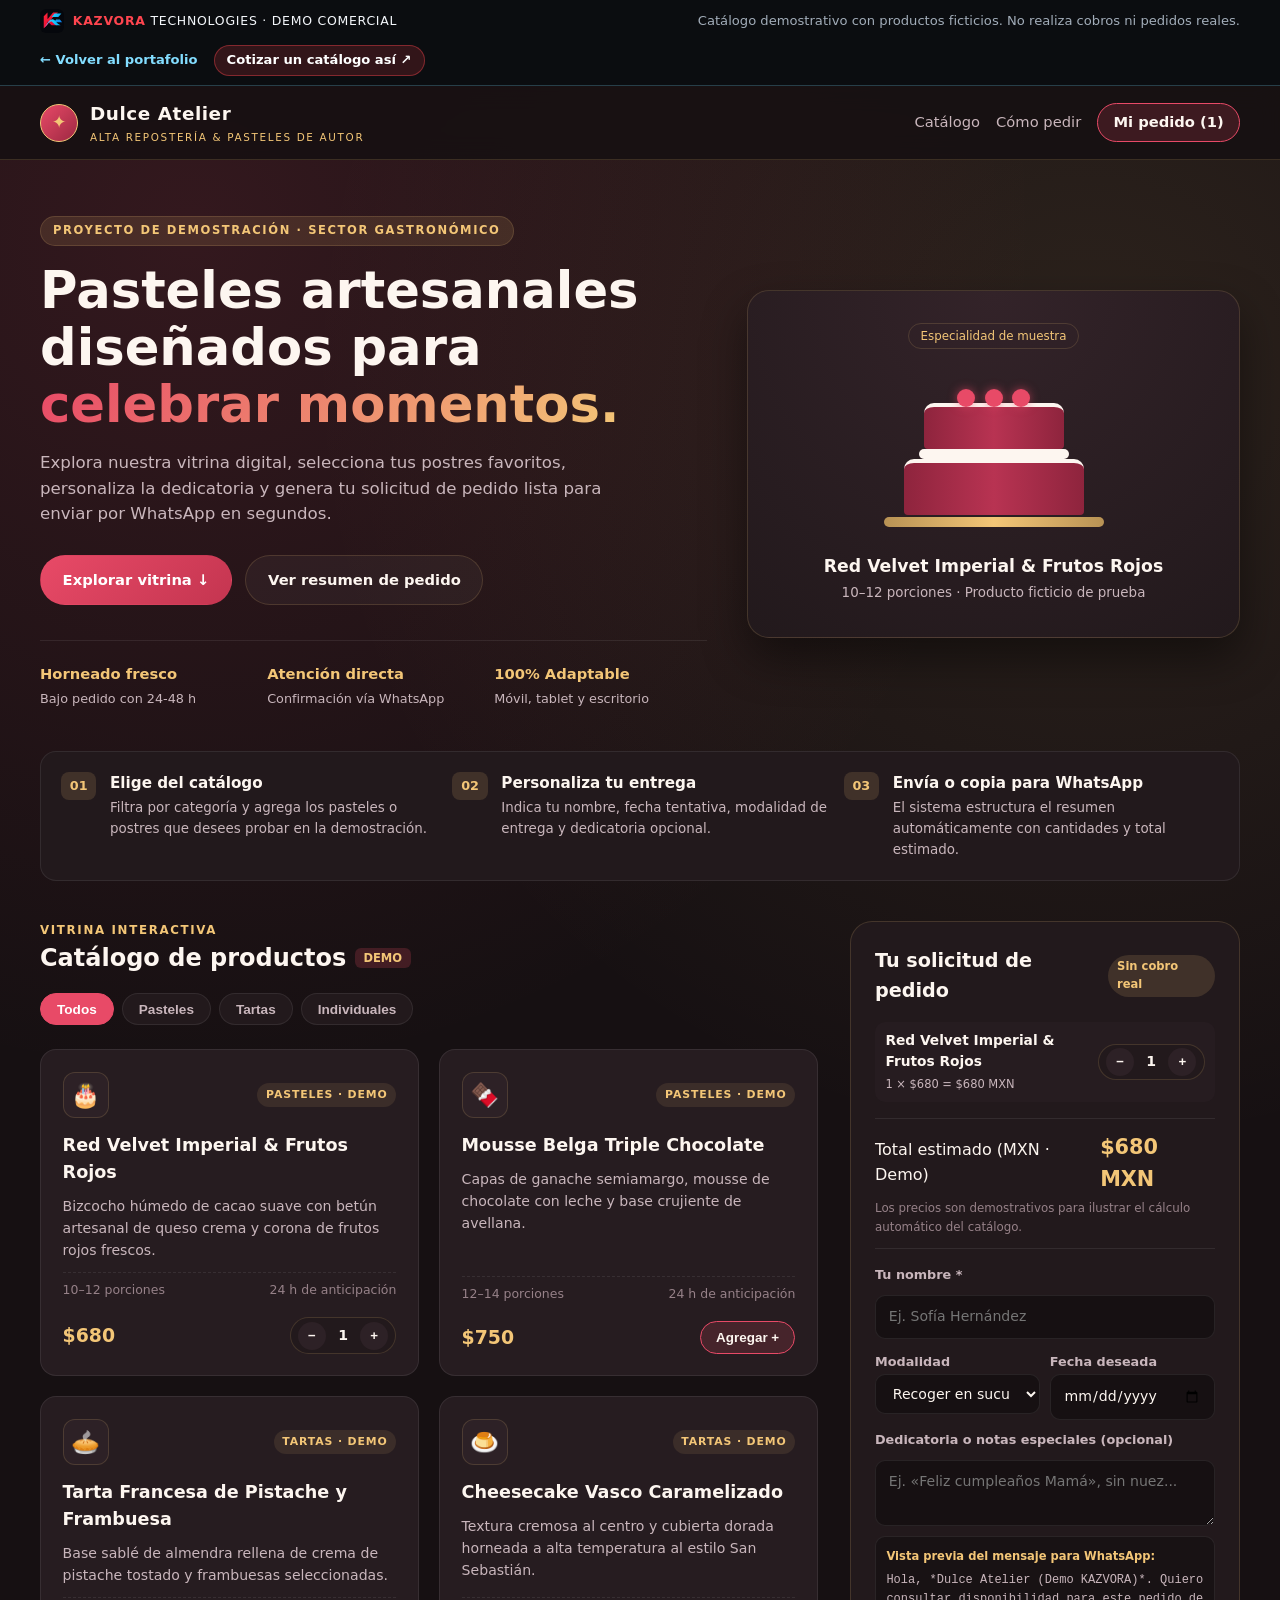
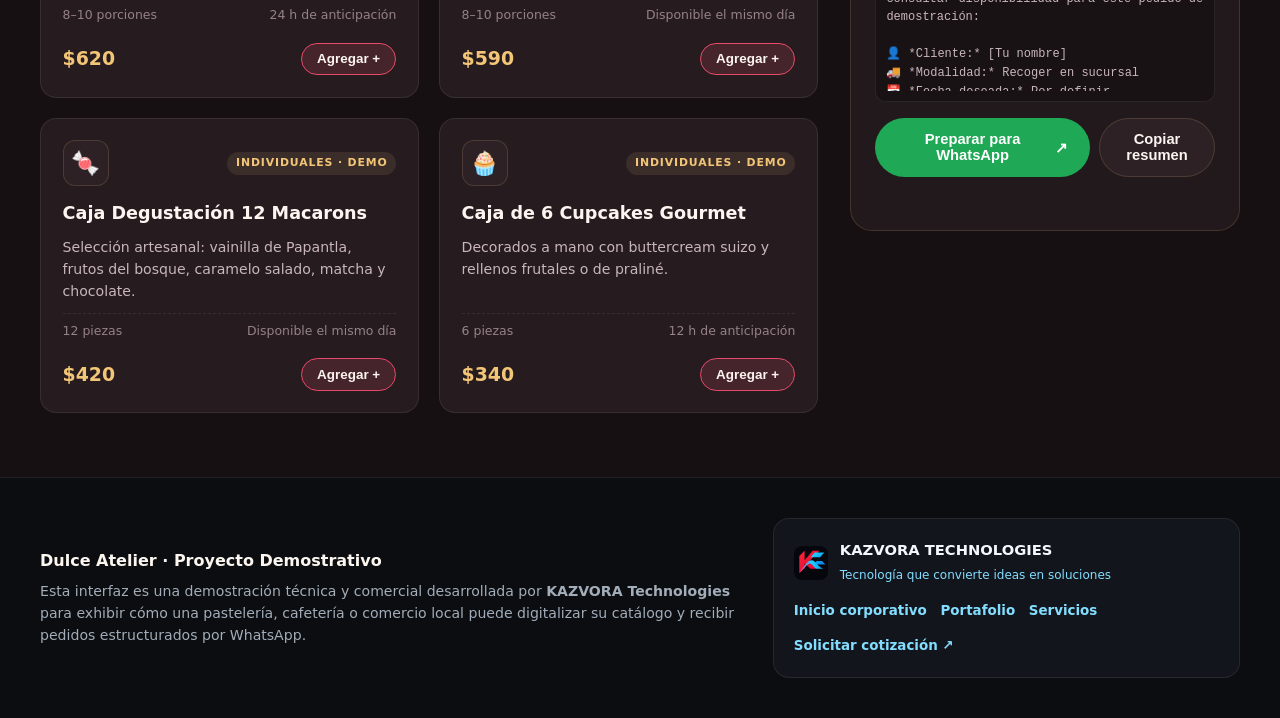
==== demos/reposteria/index.html @ c4a267ff "se corrigio y agregaron funciones" ====
<!doctype html>
<html lang="es">
<head>
  <meta charset="utf-8">
  <meta name="viewport" content="width=device-width, initial-scale=1">
  <meta name="theme-color" content="#1c1215">
  <meta name="description" content="Demostración comercial de catálogo digital y preparación de pedidos para repostería, desarrollada por KAZVORA Technologies.">
  <title>Dulce Atelier — Repostería Artesanal | Demo KAZVORA Technologies</title>
  <link rel="icon" href="../../assets/icons/favicon.svg" type="image/svg+xml">
  <link rel="apple-touch-icon" href="../../assets/icons/favicon.svg">
  <link rel="stylesheet" href="styles.css">
  <script src="app.js" defer></script>
</head>
<body>
  <a class="skip-link" href="#catalogo">Saltar al catálogo</a>

  <!-- Barra institucional de KAZVORA Technologies (con favicon.svg oficial) -->
  <div class="kazvora-demo-bar" role="region" aria-label="Aviso de demostración comercial">
    <div class="demo-bar-inner">
      <a class="kazvora-badge" href="../../index.html" aria-label="Volver a KAZVORA Technologies">
        <img src="../../assets/icons/favicon.svg" alt="" width="24" height="24">
        <span><strong>KAZVORA</strong> TECHNOLOGIES · DEMO COMERCIAL</span>
      </a>
      <p class="demo-disclaimer">
        Catálogo demostrativo con productos ficticios. No realiza cobros ni pedidos reales.
      </p>
      <div class="demo-bar-links">
        <a href="../../portafolio.html">← Volver al portafolio</a>
        <a class="demo-cta-quote" href="../../contacto.html">Cotizar un catálogo así ↗</a>
      </div>
    </div>
  </div>

  <!-- Encabezado propio de la marca demostrativa (Dulce Atelier) -->
  <header class="bakery-header">
    <div class="bakery-wrap header-row">
      <div class="bakery-brand">
        <span class="bakery-emblem" aria-hidden="true">✦</span>
        <div>
          <strong>Dulce Atelier</strong>
          <small>ALTA REPOSTERÍA &amp; PASTELES DE AUTOR</small>
        </div>
      </div>
      <nav class="bakery-nav" aria-label="Secciones de la demostración">
        <a href="#catalogo">Catálogo</a>
        <a href="#como-funciona">Cómo pedir</a>
        <a href="#armar-pedido" class="order-pill-btn">
          Mi pedido (<span id="header-item-count">0</span>)
        </a>
      </nav>
    </div>
  </header>

  <main>
    <!-- Hero de la Repostería -->
    <section class="bakery-hero bakery-wrap">
      <div class="hero-content">
        <span class="demo-tag">PROYECTO DE DEMOSTRACIÓN · SECTOR GASTRONÓMICO</span>
        <h1>Pasteles artesanales diseñados para <span class="highlight-berry">celebrar momentos.</span></h1>
        <p>
          Explora nuestra vitrina digital, selecciona tus postres favoritos, personaliza la dedicatoria y genera tu solicitud de pedido lista para enviar por WhatsApp en segundos.
        </p>
        <div class="hero-buttons">
          <a class="btn-bakery btn-bakery-primary" href="#catalogo">Explorar vitrina ↓</a>
          <a class="btn-bakery btn-bakery-outline" href="#armar-pedido">Ver resumen de pedido</a>
        </div>
        <div class="hero-metrics">
          <div><strong>Horneado fresco</strong><span>Bajo pedido con 24-48 h</span></div>
          <div><strong>Atención directa</strong><span>Confirmación vía WhatsApp</span></div>
          <div><strong>100% Adaptable</strong><span>Móvil, tablet y escritorio</span></div>
        </div>
      </div>

      <div class="hero-showcase" aria-hidden="true">
        <div class="showcase-card">
          <div class="showcase-badge">Especialidad de muestra</div>
          <div class="cake-illustration">
            <div class="cake-top-berries"><span></span><span></span><span></span></div>
            <div class="cake-layer layer-top"></div>
            <div class="cake-Middle-cream"></div>
            <div class="cake-layer layer-bottom"></div>
            <div class="cake-plate"></div>
          </div>
          <div class="showcase-info">
            <strong>Red Velvet Imperial &amp; Frutos Rojos</strong>
            <span>10–12 porciones · Producto ficticio de prueba</span>
          </div>
        </div>
      </div>
    </section>

    <!-- Cómo funciona -->
    <section id="como-funciona" class="bakery-wrap steps-strip" aria-label="Pasos para preparar un pedido">
      <div class="step-item">
        <span class="step-num">01</span>
        <div>
          <strong>Elige del catálogo</strong>
          <p>Filtra por categoría y agrega los pasteles o postres que desees probar en la demostración.</p>
        </div>
      </div>
      <div class="step-item">
        <span class="step-num">02</span>
        <div>
          <strong>Personaliza tu entrega</strong>
          <p>Indica tu nombre, fecha tentativa, modalidad de entrega y dedicatoria opcional.</p>
        </div>
      </div>
      <div class="step-item">
        <span class="step-num">03</span>
        <div>
          <strong>Envía o copia para WhatsApp</strong>
          <p>El sistema estructura el resumen automáticamente con cantidades y total estimado.</p>
        </div>
      </div>
    </section>

    <!-- Catálogo y Armador de Pedido -->
    <section id="catalogo" class="bakery-wrap main-workspace">
      <div class="catalog-column">
        <div class="catalog-header">
          <div>
            <p class="section-kicker">VITRINA INTERACTIVA</p>
            <h2>Catálogo de productos <span class="demo-inline-badge">DEMO</span></h2>
          </div>
          <div id="bakery-filters" class="bakery-filters" role="group" aria-label="Filtrar productos por categoría"></div>
        </div>

        <div id="bakery-grid" class="bakery-grid" aria-live="polite"></div>
      </div>

      <!-- Panel lateral / inferior de preparación de pedido -->
      <aside id="armar-pedido" class="order-panel" aria-label="Preparador de pedido">
        <div class="order-panel-header">
          <h2>Tu solicitud de pedido</h2>
          <span class="order-demo-pill">Sin cobro real</span>
        </div>

        <div id="order-items-list" class="order-items-list" aria-live="polite"></div>

        <div class="order-totals">
          <div class="total-row">
            <span>Total estimado (MXN · Demo)</span>
            <strong id="order-total-amount">$0</strong>
          </div>
          <small>Los precios son demostrativos para ilustrar el cálculo automático del catálogo.</small>
        </div>

        <form id="bakery-order-form" class="order-form">
          <label for="customer-name">Tu nombre *</label>
          <input id="customer-name" name="customer-name" type="text" required placeholder="Ej. Sofía Hernández">

          <div class="form-row-two">
            <div>
              <label for="delivery-mode">Modalidad</label>
              <select id="delivery-mode" name="delivery-mode">
                <option value="Recoger en sucursal">Recoger en sucursal</option>
                <option value="Entrega a domicilio (a cotizar)">Entrega a domicilio</option>
              </select>
            </div>
            <div>
              <label for="delivery-date">Fecha deseada</label>
              <input id="delivery-date" name="delivery-date" type="date">
            </div>
          </div>

          <label for="cake-notes">Dedicatoria o notas especiales (opcional)</label>
          <textarea id="cake-notes" name="cake-notes" rows="2" placeholder="Ej. «Feliz cumpleaños Mamá», sin nuez..."></textarea>

          <div class="message-preview-box">
            <span class="preview-label">Vista previa del mensaje para WhatsApp:</span>
            <pre id="whatsapp-preview" class="whatsapp-preview"></pre>
          </div>

          <div class="order-actions">
            <button type="submit" class="btn-bakery btn-whatsapp">
              Preparar para WhatsApp <span>↗</span>
            </button>
            <button type="button" id="copy-order-btn" class="btn-bakery btn-copy">
              Copiar resumen
            </button>
          </div>

          <p id="order-feedback" class="order-feedback" aria-live="polite"></p>
        </form>
      </aside>
    </section>
  </main>

  <!-- Barra móvil flotante para ir al pedido rápidamente -->
  <div id="mobile-order-bar" class="mobile-order-bar" hidden>
    <div>
      <strong id="mobile-bar-count">0 productos</strong>
      <span id="mobile-bar-total">$0 MXN</span>
    </div>
    <a href="#armar-pedido" class="btn-bakery btn-bakery-primary">Revisar pedido ↓</a>
  </div>

  <!-- Pie de página con atribución y favicon.svg de KAZVORA Technologies -->
  <footer class="bakery-footer">
    <div class="bakery-wrap footer-grid">
      <div class="footer-brand-info">
        <strong>Dulce Atelier · Proyecto Demostrativo</strong>
        <p>
          Esta interfaz es una demostración técnica y comercial desarrollada por <strong>KAZVORA Technologies</strong> para exhibir cómo una pastelería, cafetería o comercio local puede digitalizar su catálogo y recibir pedidos estructurados por WhatsApp.
        </p>
      </div>
      <div class="footer-kazvora-card">
        <div class="kazvora-footer-logo">
          <img src="../../assets/icons/favicon.svg" alt="Logotipo KAZVORA Technologies" width="34" height="34">
          <div>
            <strong>KAZVORA TECHNOLOGIES</strong>
            <small>Tecnología que convierte ideas en soluciones</small>
          </div>
        </div>
        <div class="footer-links">
          <a href="../../index.html">Inicio corporativo</a>
          <a href="../../portafolio.html">Portafolio</a>
          <a href="../../servicios.html">Servicios</a>
          <a href="../../contacto.html">Solicitar cotización ↗</a>
        </div>
      </div>
    </div>
  </footer>
</body>
</html>
---- demos/reposteria/styles.css ----
/* ==========================================================================
   Demostración Comercial #1: Dulce Atelier (demos/reposteria/styles.css)
   Desarrollado por KAZVORA Technologies
   ========================================================================== */

:root {
  --bakery-bg: #161012;
  --bakery-surface: #22191c;
  --bakery-surface-2: #2d2126;
  --bakery-card: #261c20;

  --bakery-cream: #fdf6f0;
  --bakery-muted: #c9b6bc;
  --bakery-soft: #968188;

  --bakery-berry: #e84a67;
  --bakery-berry-dark: #c43550;
  --bakery-gold: #f3c677;
  --bakery-mint: #25d366;

  --kazvora-bg: #0b0d10;
  --kazvora-red: #ff454f;
  --kazvora-blue: #83ddff;

  --border-warm: rgba(243, 198, 119, 0.16);
  --border-subtle: rgba(255, 255, 255, 0.08);

  --radius-sm: 10px;
  --radius-md: 16px;
  --radius-lg: 22px;
  --radius-pill: 999px;

  --max-width: 1200px;
}

*,
*::before,
*::after {
  box-sizing: border-box;
  margin: 0;
  padding: 0;
}

html {
  scroll-behavior: smooth;
  background: var(--bakery-bg);
  color: var(--bakery-cream);
  font-family: system-ui, -apple-system, "Segoe UI", Roboto, sans-serif;
  line-height: 1.55;
}

body {
  min-height: 100vh;
  display: flex;
  flex-direction: column;
  background:
    radial-gradient(circle at 15% 10%, rgba(232, 74, 103, 0.14), transparent 36%),
    radial-gradient(circle at 85% 16%, rgba(243, 198, 119, 0.1), transparent 35%),
    var(--bakery-bg);
}

a {
  color: inherit;
  text-decoration: none;
}

.skip-link {
  position: absolute;
  top: -100px;
  left: 1rem;
  z-index: 999;
  background: var(--bakery-berry);
  color: #fff;
  padding: 0.6rem 1rem;
  border-radius: var(--radius-sm);
}

.skip-link:focus {
  top: 1rem;
}

.bakery-wrap {
  width: min(100% - 2rem, var(--max-width));
  margin-inline: auto;
}

/* 1. Barra Institucional Superior de KAZVORA Technologies */
.kazvora-demo-bar {
  background: var(--kazvora-bg);
  border-bottom: 1px solid rgba(131, 221, 255, 0.24);
  font-size: 0.82rem;
  padding: 0.55rem 1rem;
}

.demo-bar-inner {
  width: min(100%, var(--max-width));
  margin-inline: auto;
  display: flex;
  align-items: center;
  justify-content: space-between;
  flex-wrap: wrap;
  gap: 0.75rem;
}

.kazvora-badge {
  display: inline-flex;
  align-items: center;
  gap: 0.55rem;
  color: #f4f7fb;
  font-size: 0.78rem;
  letter-spacing: 0.06em;
}

.kazvora-badge img {
  border-radius: 6px;
  flex-shrink: 0;
}

.kazvora-badge strong {
  color: var(--kazvora-red);
}

.demo-disclaimer {
  color: #a2adb9;
}

.demo-bar-links {
  display: flex;
  align-items: center;
  gap: 1rem;
}

.demo-bar-links a {
  color: var(--kazvora-blue);
  font-weight: 600;
}

.demo-bar-links a.demo-cta-quote {
  background: rgba(255, 69, 79, 0.16);
  border: 1px solid rgba(255, 69, 79, 0.4);
  color: #ffffff;
  padding: 0.28rem 0.75rem;
  border-radius: var(--radius-pill);
}

/* 2. Encabezado de Dulce Atelier */
.bakery-header {
  position: sticky;
  top: 0;
  z-index: 90;
  background: rgba(22, 16, 18, 0.88);
  backdrop-filter: blur(12px);
  border-bottom: 1px solid var(--border-warm);
  padding-block: 0.9rem;
}

.header-row {
  display: flex;
  align-items: center;
  justify-content: space-between;
  gap: 1rem;
}

.bakery-brand {
  display: flex;
  align-items: center;
  gap: 0.75rem;
}

.bakery-emblem {
  width: 38px;
  height: 38px;
  border-radius: 50%;
  background: linear-gradient(135deg, var(--bakery-berry), #9d2842);
  color: var(--bakery-gold);
  display: inline-flex;
  align-items: center;
  justify-content: center;
  font-size: 1.1rem;
  border: 1px solid var(--bakery-gold);
}

.bakery-brand strong {
  display: block;
  font-size: 1.15rem;
  letter-spacing: 0.03em;
}

.bakery-brand small {
  display: block;
  font-size: 0.65rem;
  letter-spacing: 0.16em;
  color: var(--bakery-gold);
}

.bakery-nav {
  display: flex;
  align-items: center;
  gap: 1rem;
  font-size: 0.92rem;
}

.bakery-nav a {
  color: var(--bakery-muted);
  font-weight: 500;
}

.bakery-nav a:hover {
  color: var(--bakery-cream);
}

.order-pill-btn {
  background: rgba(232, 74, 103, 0.18);
  border: 1px solid var(--bakery-berry);
  color: var(--bakery-cream) !important;
  padding: 0.45rem 0.95rem;
  border-radius: var(--radius-pill);
  font-weight: 700 !important;
}

/* 3. Hero de la Repostería */
.bakery-hero {
  display: grid;
  grid-template-columns: 1.15fr 0.85fr;
  gap: 2.5rem;
  align-items: center;
  padding-block: 3.5rem 2.5rem;
}

.demo-tag {
  display: inline-block;
  font-size: 0.72rem;
  font-weight: 800;
  letter-spacing: 0.14em;
  color: var(--bakery-gold);
  background: rgba(243, 198, 119, 0.12);
  border: 1px solid var(--border-warm);
  padding: 0.3rem 0.75rem;
  border-radius: var(--radius-pill);
  margin-bottom: 1rem;
}

.hero-content h1 {
  font-size: clamp(2rem, 4.2vw, 3.2rem);
  line-height: 1.12;
  margin-bottom: 1rem;
}

.highlight-berry {
  background: linear-gradient(120deg, var(--bakery-berry), var(--bakery-gold));
  -webkit-background-clip: text;
  background-clip: text;
  color: transparent;
}

.hero-content p {
  color: var(--bakery-muted);
  font-size: 1.04rem;
  max-width: 56ch;
}

.hero-buttons {
  display: flex;
  flex-wrap: wrap;
  gap: 0.85rem;
  margin-top: 1.75rem;
}

.btn-bakery {
  display: inline-flex;
  align-items: center;
  justify-content: center;
  gap: 0.45rem;
  padding: 0.78rem 1.35rem;
  border-radius: var(--radius-pill);
  font-weight: 700;
  font-size: 0.92rem;
  cursor: pointer;
  border: 1px solid transparent;
  transition: transform 0.2s ease, opacity 0.2s ease;
}

.btn-bakery:hover {
  transform: translateY(-2px);
}

.btn-bakery-primary {
  background: linear-gradient(135deg, var(--bakery-berry), var(--bakery-berry-dark));
  color: #ffffff;
}

.btn-bakery-outline {
  background: rgba(255, 255, 255, 0.04);
  border-color: var(--border-warm);
  color: var(--bakery-cream);
}

.hero-metrics {
  display: grid;
  grid-template-columns: repeat(3, 1fr);
  gap: 0.9rem;
  margin-top: 2.2rem;
  padding-top: 1.4rem;
  border-top: 1px solid var(--border-subtle);
}

.hero-metrics strong {
  display: block;
  font-size: 0.92rem;
  color: var(--bakery-gold);
}

.hero-metrics span {
  font-size: 0.8rem;
  color: var(--bakery-muted);
}

/* Ilustración CSS del pastel en Hero */
.showcase-card {
  background: radial-gradient(circle at top, #332329, var(--bakery-surface));
  border: 1px solid var(--border-warm);
  border-radius: var(--radius-lg);
  padding: 2rem;
  text-align: center;
  position: relative;
  box-shadow: 0 20px 45px rgba(0, 0, 0, 0.45);
}

.showcase-badge {
  display: inline-block;
  font-size: 0.74rem;
  color: var(--bakery-gold);
  border: 1px solid var(--border-warm);
  padding: 0.2rem 0.7rem;
  border-radius: var(--radius-pill);
  margin-bottom: 1.5rem;
}

.cake-illustration {
  display: flex;
  flex-direction: column;
  align-items: center;
  margin-block: 1rem 1.6rem;
}

.cake-top-berries {
  display: flex;
  gap: 0.6rem;
  margin-bottom: -4px;
  z-index: 2;
}

.cake-top-berries span {
  width: 18px;
  height: 18px;
  border-radius: 50%;
  background: var(--bakery-berry);
  box-shadow: 0 0 10px rgba(232, 74, 103, 0.6);
}

.cake-layer {
  background: linear-gradient(90deg, #8e243d, #b83352, #8e243d);
  border-radius: 10px 10px 4px 4px;
  border-top: 4px solid #fdf6f0;
}

.layer-top {
  width: 140px;
  height: 46px;
}

.cake-Middle-cream {
  width: 150px;
  height: 10px;
  background: var(--bakery-cream);
  border-radius: 6px;
}

.layer-bottom {
  width: 180px;
  height: 56px;
}

.cake-plate {
  width: 220px;
  height: 10px;
  background: linear-gradient(90deg, #b89254, var(--bakery-gold), #b89254);
  border-radius: var(--radius-pill);
  margin-top: 2px;
}

.showcase-info strong {
  display: block;
  font-size: 1.08rem;
}

.showcase-info span {
  font-size: 0.84rem;
  color: var(--bakery-muted);
}

/* 4. Pasos de uso */
.steps-strip {
  display: grid;
  grid-template-columns: repeat(3, 1fr);
  gap: 1rem;
  padding: 1.25rem;
  background: var(--bakery-surface);
  border: 1px solid var(--border-subtle);
  border-radius: var(--radius-md);
  margin-bottom: 2.5rem;
}

.step-item {
  display: flex;
  align-items: flex-start;
  gap: 0.85rem;
}

.step-num {
  font-size: 0.8rem;
  font-weight: 800;
  color: var(--bakery-gold);
  background: rgba(243, 198, 119, 0.14);
  padding: 0.25rem 0.55rem;
  border-radius: 8px;
}

.step-item strong {
  display: block;
  font-size: 0.95rem;
  margin-bottom: 0.15rem;
}

.step-item p {
  font-size: 0.84rem;
  color: var(--bakery-muted);
}

/* 5. Área de Trabajo: Catálogo + Armador de Pedido */
.main-workspace {
  display: grid;
  grid-template-columns: 1fr 390px;
  gap: 2rem;
  align-items: start;
  margin-bottom: 4rem;
}

.section-kicker {
  font-size: 0.74rem;
  font-weight: 800;
  letter-spacing: 0.14em;
  color: var(--bakery-gold);
}

.catalog-header {
  display: flex;
  flex-direction: column;
  gap: 1rem;
  margin-bottom: 1.5rem;
}

.demo-inline-badge {
  font-size: 0.72rem;
  vertical-align: middle;
  padding: 0.2rem 0.55rem;
  border-radius: 6px;
  background: rgba(232, 74, 103, 0.2);
  color: var(--bakery-gold);
}

.bakery-filters {
  display: flex;
  flex-wrap: wrap;
  gap: 0.5rem;
}

.bakery-filter-btn {
  padding: 0.48rem 1rem;
  border-radius: var(--radius-pill);
  background: var(--bakery-surface);
  border: 1px solid var(--border-subtle);
  color: var(--bakery-muted);
  font-size: 0.85rem;
  font-weight: 600;
  cursor: pointer;
}

.bakery-filter-btn.active,
.bakery-filter-btn:hover {
  background: var(--bakery-berry);
  border-color: var(--bakery-berry);
  color: #ffffff;
}

.bakery-grid {
  display: grid;
  grid-template-columns: repeat(auto-fill, minmax(250px, 1fr));
  gap: 1.25rem;
}

.product-card {
  background: var(--bakery-card);
  border: 1px solid var(--border-subtle);
  border-radius: var(--radius-md);
  padding: 1.35rem;
  display: flex;
  flex-direction: column;
  gap: 0.65rem;
  transition: border-color 0.2s ease, transform 0.2s ease;
}

.product-card:hover {
  transform: translateY(-3px);
  border-color: var(--border-warm);
}

.product-top {
  display: flex;
  align-items: center;
  justify-content: space-between;
}

.product-emoji {
  width: 46px;
  height: 46px;
  border-radius: 12px;
  background: var(--bakery-surface-2);
  border: 1px solid var(--border-warm);
  display: inline-flex;
  align-items: center;
  justify-content: center;
  font-size: 1.45rem;
}

.product-demo-label {
  font-size: 0.68rem;
  font-weight: 700;
  text-transform: uppercase;
  letter-spacing: 0.08em;
  color: var(--bakery-gold);
  background: rgba(243, 198, 119, 0.1);
  padding: 0.2rem 0.55rem;
  border-radius: var(--radius-pill);
}

.product-card h3 {
  font-size: 1.1rem;
  margin-top: 0.2rem;
}

.product-desc {
  font-size: 0.88rem;
  color: var(--bakery-muted);
  flex: 1;
}

.product-meta {
  display: flex;
  justify-content: space-between;
  font-size: 0.78rem;
  color: var(--bakery-soft);
  padding-top: 0.4rem;
  border-top: 1px dashed var(--border-subtle);
}

.product-bottom {
  display: flex;
  align-items: center;
  justify-content: space-between;
  margin-top: 0.5rem;
}

.product-price {
  font-size: 1.18rem;
  font-weight: 800;
  color: var(--bakery-gold);
}

.qty-controls {
  display: inline-flex;
  align-items: center;
  gap: 0.45rem;
  background: var(--bakery-surface);
  border: 1px solid var(--border-warm);
  border-radius: var(--radius-pill);
  padding: 0.2rem 0.45rem;
}

.qty-btn {
  width: 28px;
  height: 28px;
  border-radius: 50%;
  border: none;
  background: var(--bakery-surface-2);
  color: var(--bakery-cream);
  font-weight: 800;
  cursor: pointer;
}

.qty-btn:hover {
  background: var(--bakery-berry);
}

.qty-value {
  min-width: 20px;
  text-align: center;
  font-size: 0.88rem;
  font-weight: 700;
}

.add-btn {
  padding: 0.48rem 0.95rem;
  border-radius: var(--radius-pill);
  border: 1px solid var(--bakery-berry);
  background: rgba(232, 74, 103, 0.16);
  color: var(--bakery-cream);
  font-weight: 700;
  font-size: 0.84rem;
  cursor: pointer;
}

.add-btn:hover {
  background: var(--bakery-berry);
}

/* 6. Panel de Preparación de Pedido (.order-panel) */
.order-panel {
  position: sticky;
  top: 4.8rem;
  background: var(--bakery-surface);
  border: 1px solid var(--border-warm);
  border-radius: var(--radius-lg);
  padding: 1.5rem;
  display: flex;
  flex-direction: column;
  gap: 1rem;
}

.order-panel-header {
  display: flex;
  align-items: center;
  justify-content: space-between;
}

.order-panel-header h2 {
  font-size: 1.2rem;
}

.order-demo-pill {
  font-size: 0.72rem;
  font-weight: 700;
  color: var(--bakery-gold);
  background: rgba(243, 198, 119, 0.14);
  padding: 0.2rem 0.6rem;
  border-radius: var(--radius-pill);
}

.order-items-list {
  display: flex;
  flex-direction: column;
  gap: 0.55rem;
  max-height: 210px;
  overflow-y: auto;
}

.empty-order {
  font-size: 0.86rem;
  color: var(--bakery-muted);
  padding: 0.9rem;
  background: rgba(0, 0, 0, 0.2);
  border-radius: var(--radius-sm);
  text-align: center;
}

.order-line {
  display: flex;
  align-items: center;
  justify-content: space-between;
  gap: 0.5rem;
  font-size: 0.86rem;
  padding: 0.5rem 0.65rem;
  background: var(--bakery-card);
  border-radius: var(--radius-sm);
}

.order-line-info strong {
  display: block;
}

.order-line-info small {
  color: var(--bakery-muted);
}

.order-totals {
  padding-block: 0.75rem;
  border-block: 1px solid var(--border-subtle);
}

.total-row {
  display: flex;
  justify-content: space-between;
  align-items: center;
  font-size: 1rem;
}

.total-row strong {
  font-size: 1.3rem;
  color: var(--bakery-gold);
}

.order-totals small {
  display: block;
  font-size: 0.74rem;
  color: var(--bakery-soft);
  margin-top: 0.25rem;
}

.order-form {
  display: flex;
  flex-direction: column;
  gap: 0.65rem;
}

.order-form label {
  font-size: 0.8rem;
  font-weight: 600;
  color: var(--bakery-muted);
}

.order-form input,
.order-form select,
.order-form textarea {
  width: 100%;
  padding: 0.62rem 0.8rem;
  border-radius: var(--radius-sm);
  background: var(--bakery-bg);
  border: 1px solid var(--border-subtle);
  color: var(--bakery-cream);
  font: inherit;
  font-size: 0.88rem;
}

.form-row-two {
  display: grid;
  grid-template-columns: 1fr 1fr;
  gap: 0.6rem;
}

.message-preview-box {
  background: rgba(0, 0, 0, 0.28);
  border: 1px solid var(--border-subtle);
  border-radius: var(--radius-sm);
  padding: 0.65rem;
}

.preview-label {
  display: block;
  font-size: 0.72rem;
  color: var(--bakery-gold);
  margin-bottom: 0.35rem;
  font-weight: 700;
}

.whatsapp-preview {
  white-space: pre-wrap;
  word-break: break-word;
  font-family: ui-monospace, SFMono-Regular, Menlo, Consolas, monospace;
  font-size: 0.75rem;
  color: var(--bakery-muted);
  max-height: 120px;
  overflow-y: auto;
}

.order-actions {
  display: grid;
  grid-template-columns: 1.3fr 0.7fr;
  gap: 0.55rem;
  margin-top: 0.3rem;
}

.btn-whatsapp {
  background: #1fa855;
  color: #ffffff;
}

.btn-copy {
  background: var(--bakery-surface-2);
  border-color: var(--border-warm);
  color: var(--bakery-cream);
}

.order-feedback {
  font-size: 0.82rem;
  min-height: 1.2rem;
  color: var(--bakery-gold);
}

/* 7. Barra móvil y Footer */
.mobile-order-bar {
  position: fixed;
  bottom: 0;
  left: 0;
  right: 0;
  z-index: 95;
  background: var(--bakery-surface);
  border-top: 1px solid var(--bakery-gold);
  padding: 0.75rem 1.25rem;
  display: none;
  align-items: center;
  justify-content: space-between;
  box-shadow: 0 -10px 25px rgba(0, 0, 0, 0.5);
}

.bakery-footer {
  margin-top: auto;
  background: var(--kazvora-bg);
  border-top: 1px solid var(--border-subtle);
  padding-block: 2.5rem;
}

.footer-grid {
  display: grid;
  grid-template-columns: 1.2fr 0.8fr;
  gap: 2rem;
  align-items: center;
}

.footer-brand-info p {
  font-size: 0.88rem;
  color: #a2adb9;
  margin-top: 0.45rem;
}

.footer-kazvora-card {
  background: #12161c;
  border: 1px solid rgba(255, 255, 255, 0.08);
  border-radius: var(--radius-md);
  padding: 1.25rem;
}

.kazvora-footer-logo {
  display: flex;
  align-items: center;
  gap: 0.75rem;
  margin-bottom: 0.9rem;
}

.kazvora-footer-logo img {
  border-radius: 8px;
}

.kazvora-footer-logo strong {
  display: block;
  font-size: 0.92rem;
  color: #f4f7fb;
}

.kazvora-footer-logo small {
  font-size: 0.75rem;
  color: var(--kazvora-blue);
}

.footer-links {
  display: flex;
  flex-wrap: wrap;
  gap: 0.85rem;
  font-size: 0.84rem;
}

.footer-links a {
  color: var(--kazvora-blue);
  font-weight: 600;
}

/* 8. Adaptación Móvil */
@media (max-width: 960px) {
  .bakery-hero,
  .main-workspace,
  .footer-grid,
  .steps-strip {
    grid-template-columns: 1fr;
  }

  .order-panel {
    position: static;
  }

  .mobile-order-bar:not([hidden]) {
    display: flex;
  }

  body {
    padding-bottom: 4.5rem;
  }
}

@media (max-width: 640px) {
  .demo-disclaimer {
    display: none;
  }

  .hero-metrics,
  .form-row-two,
  .order-actions {
    grid-template-columns: 1fr;
  }
}
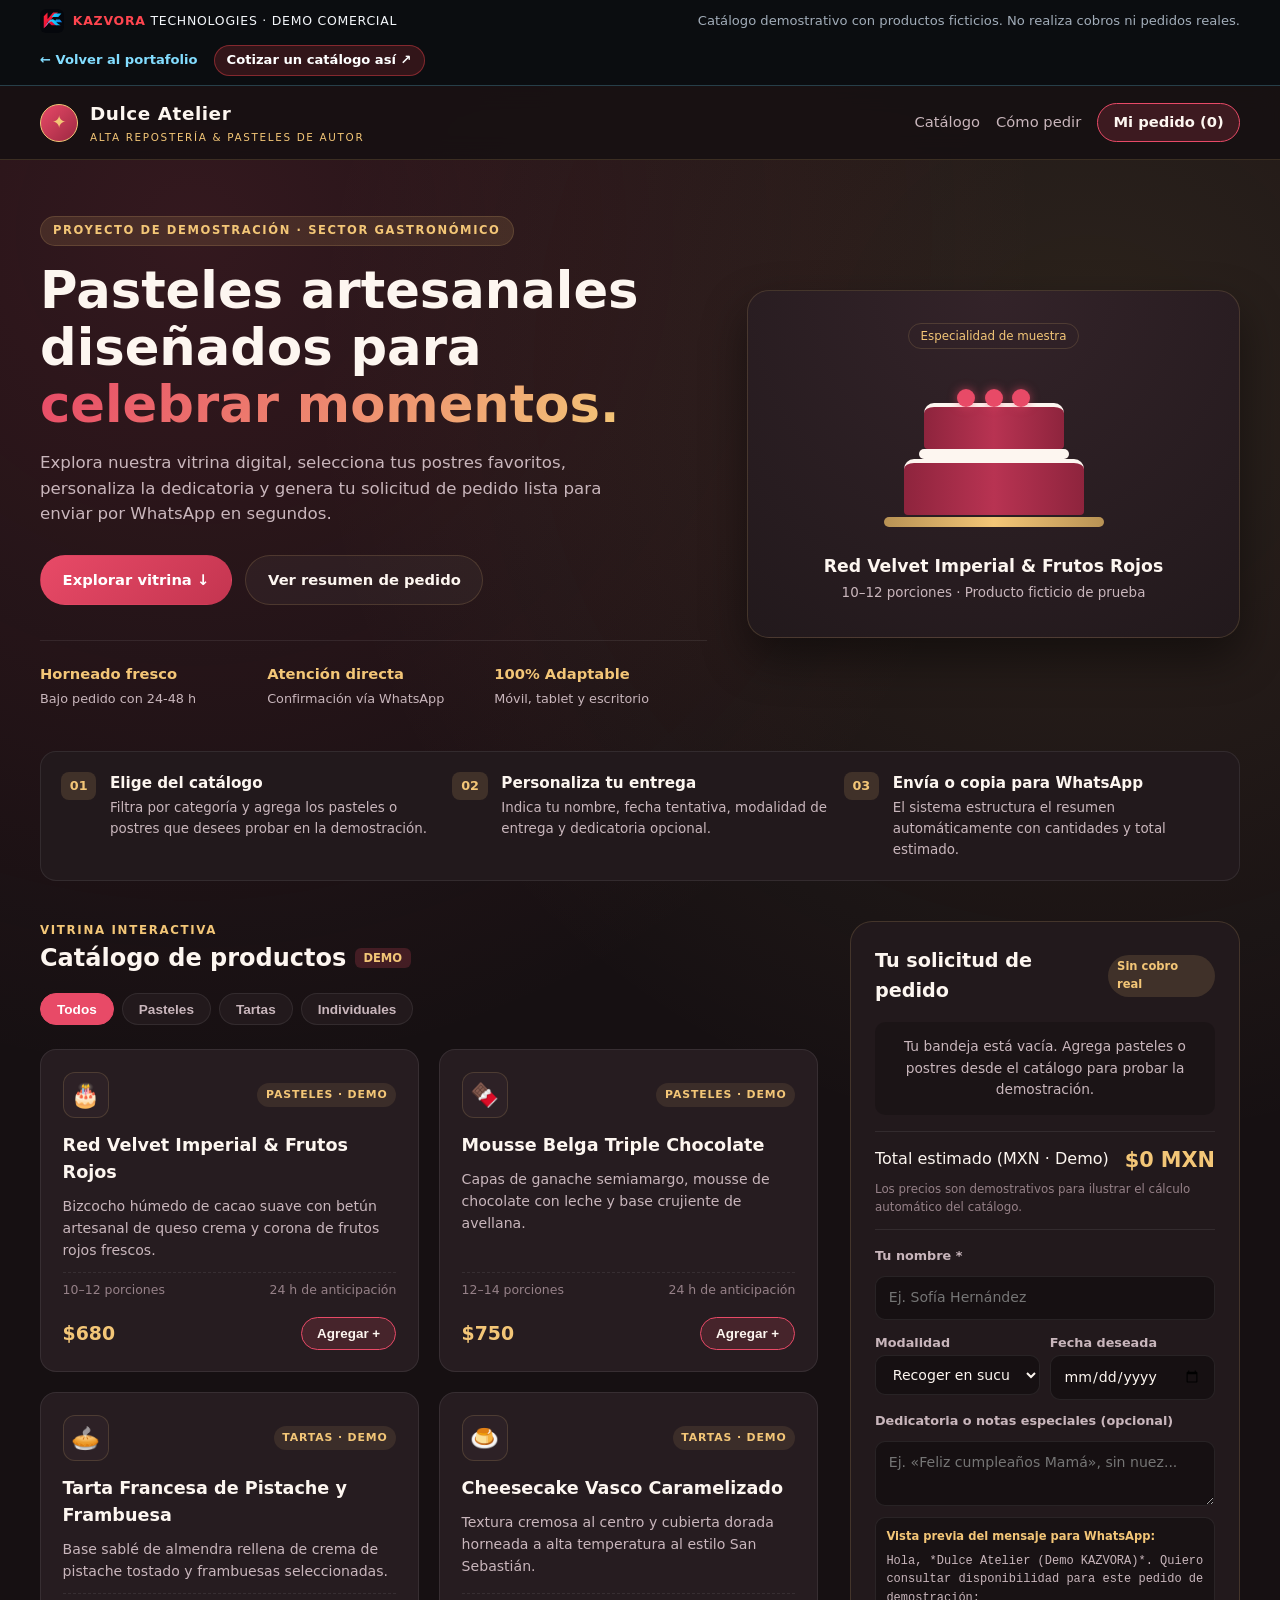
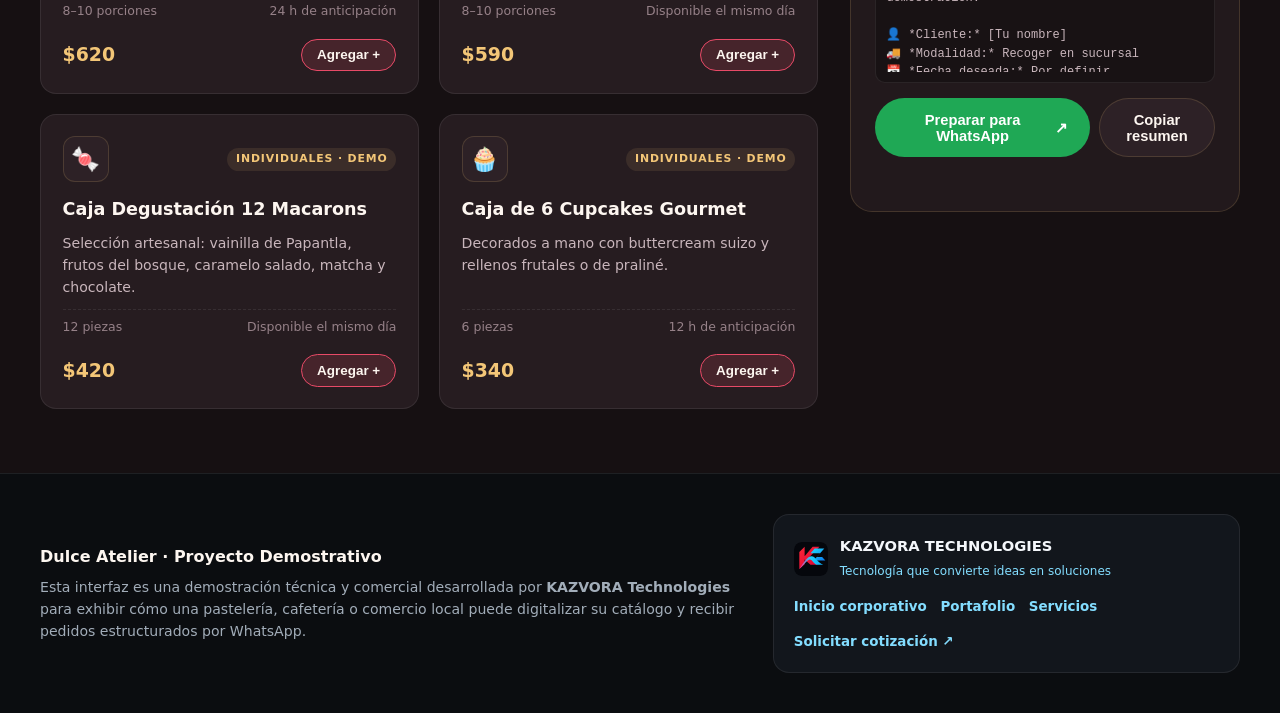
==== commit e1cf6244: "fix" ====
--- a/demos/reposteria/index.html
+++ b/demos/reposteria/index.html
@@ -140,14 +140,14 @@
         <div class="order-totals">
           <div class="total-row">
             <span>Total estimado (MXN · Demo)</span>
-            <strong id="order-total-amount">$0</strong>
+            <strong id="order-total-amount">$0 MXN</strong>
           </div>
           <small>Los precios son demostrativos para ilustrar el cálculo automático del catálogo.</small>
         </div>
 
-        <form id="bakery-order-form" class="order-form">
+        <form id="bakery-order-form" class="order-form" novalidate>
           <label for="customer-name">Tu nombre *</label>
-          <input id="customer-name" name="customer-name" type="text" required placeholder="Ej. Sofía Hernández">
+          <input id="customer-name" name="customer-name" type="text" minlength="2" maxlength="80" required placeholder="Ej. Sofía Hernández">
 
           <div class="form-row-two">
             <div>
@@ -164,7 +164,7 @@
           </div>
 
           <label for="cake-notes">Dedicatoria o notas especiales (opcional)</label>
-          <textarea id="cake-notes" name="cake-notes" rows="2" placeholder="Ej. «Feliz cumpleaños Mamá», sin nuez..."></textarea>
+          <textarea id="cake-notes" name="cake-notes" rows="2" maxlength="300" placeholder="Ej. «Feliz cumpleaños Mamá», sin nuez..."></textarea>
 
           <div class="message-preview-box">
             <span class="preview-label">Vista previa del mensaje para WhatsApp:</span>
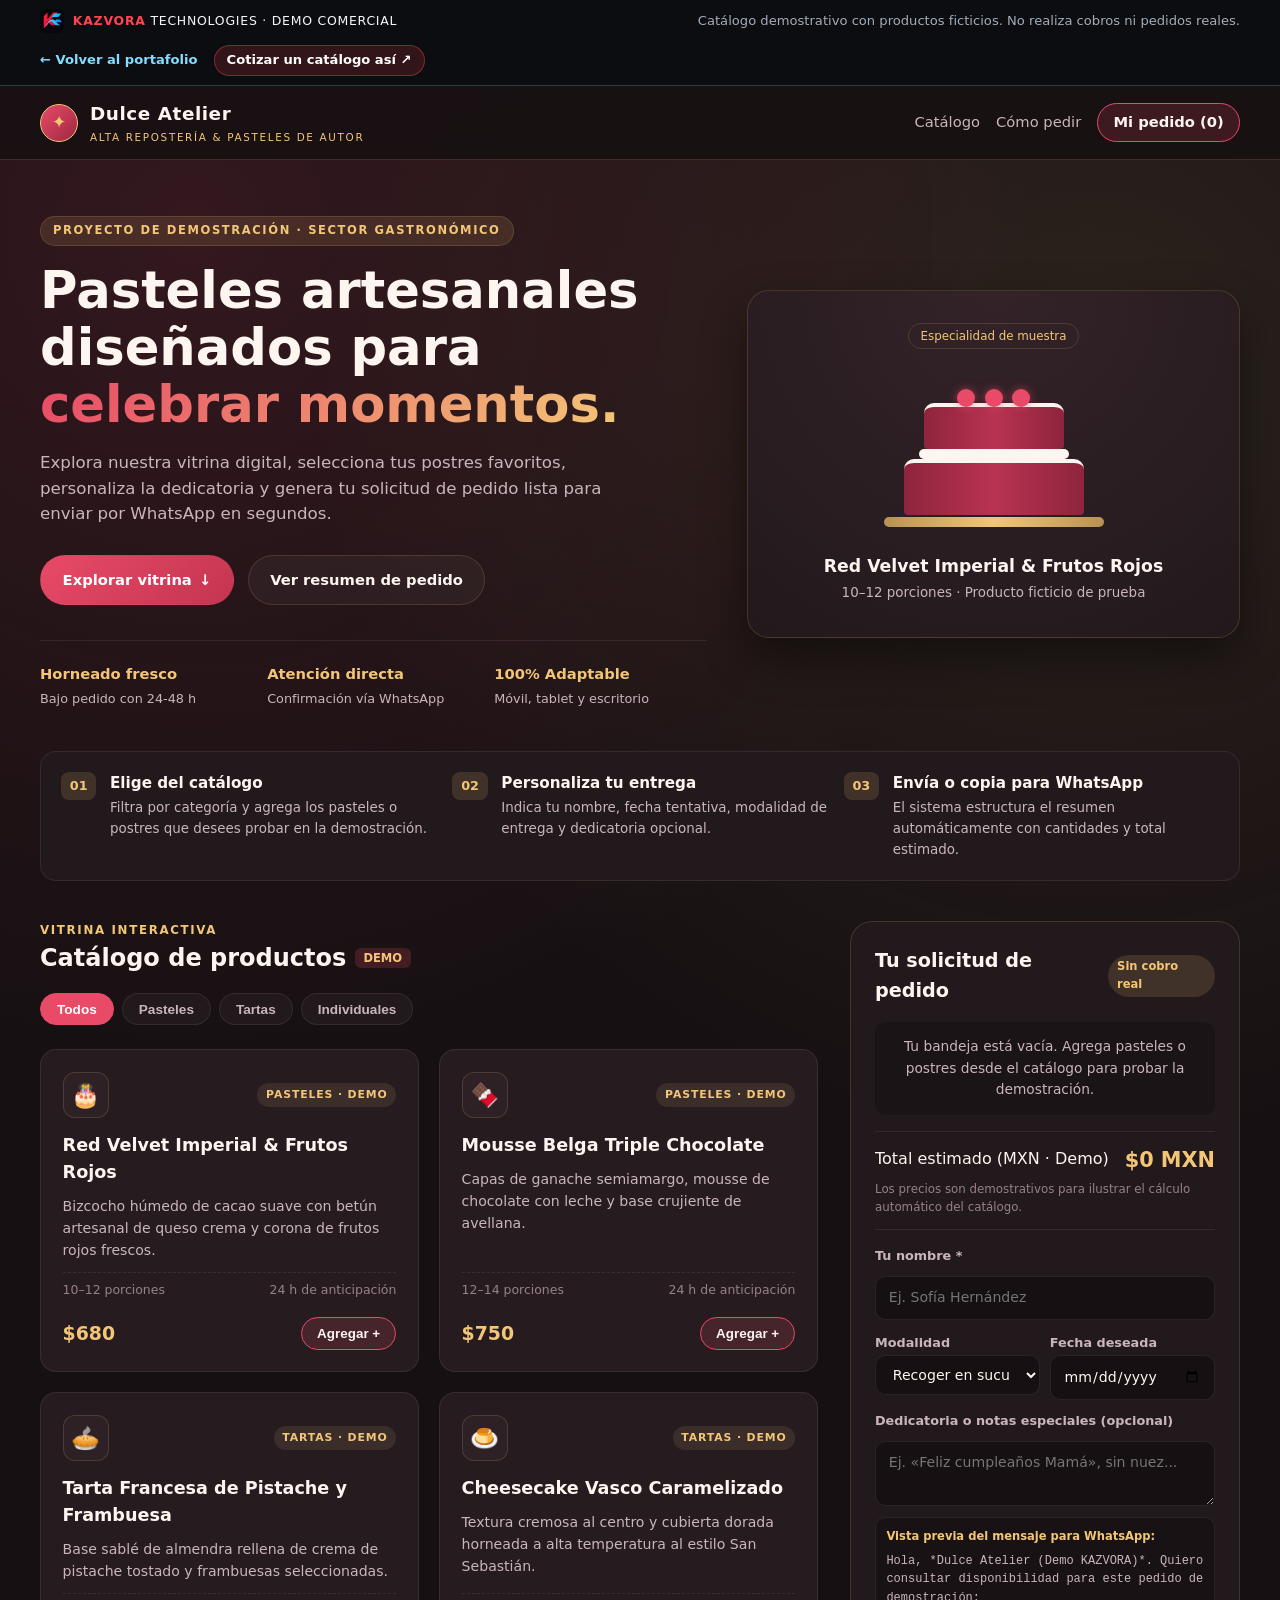
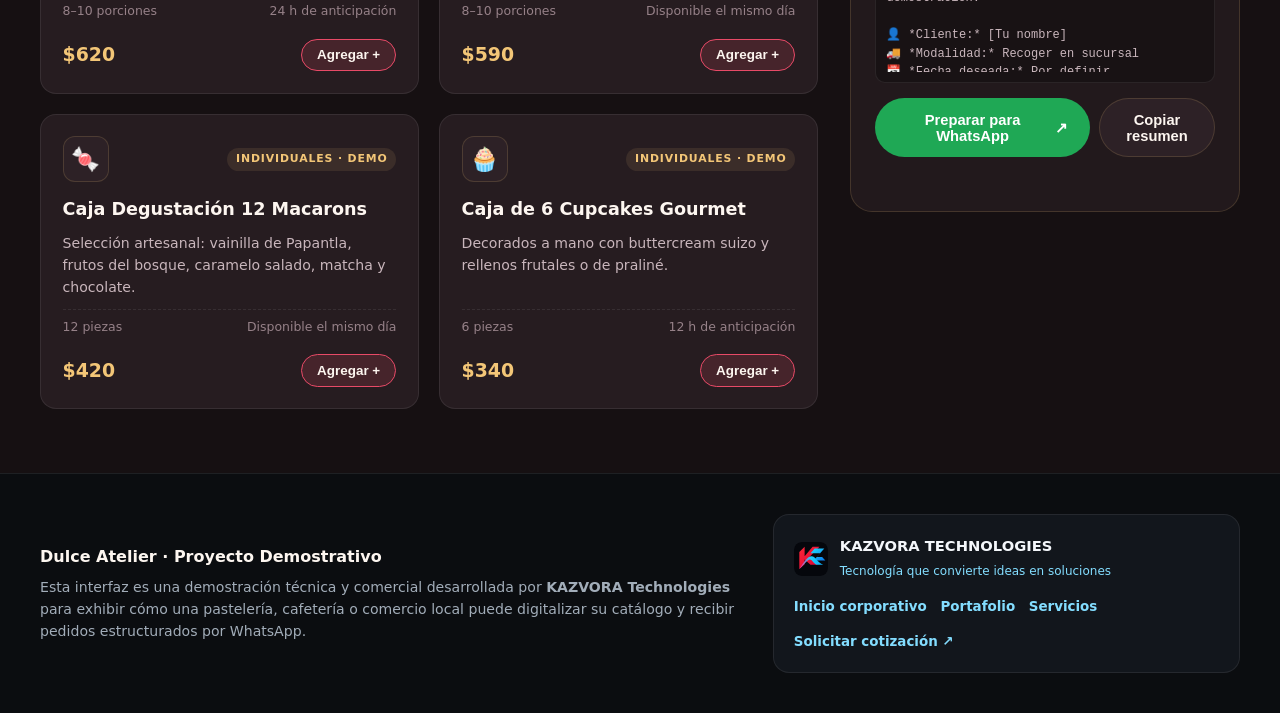
==== commit 0eef5dab: "cambios de interface y datos" ====
--- a/demos/reposteria/index.html
+++ b/demos/reposteria/index.html
@@ -3,18 +3,25 @@
 <head>
   <meta charset="utf-8">
   <meta name="viewport" content="width=device-width, initial-scale=1">
+  <meta http-equiv="Content-Security-Policy" content="default-src 'self'; script-src 'self'; style-src 'self'; img-src 'self' data:; font-src 'self'; object-src 'none'; base-uri 'self'; form-action 'self'">
+  <meta name="referrer" content="strict-origin-when-cross-origin">
   <meta name="theme-color" content="#1c1215">
   <meta name="description" content="Demostración comercial de catálogo digital y preparación de pedidos para repostería, desarrollada por KAZVORA Technologies.">
+  <meta property="og:type" content="website">
+  <meta property="og:locale" content="es_MX">
+  <meta property="og:site_name" content="KAZVORA Technologies">
+  <meta property="og:title" content="Dulce Atelier — Repostería Artesanal | Demo KAZVORA Technologies">
+  <meta property="og:description" content="Catálogo interactivo demostrativo con armador de pedidos y resumen estructurado para WhatsApp.">
   <title>Dulce Atelier — Repostería Artesanal | Demo KAZVORA Technologies</title>
   <link rel="icon" href="../../assets/icons/favicon.svg" type="image/svg+xml">
   <link rel="apple-touch-icon" href="../../assets/icons/favicon.svg">
   <link rel="stylesheet" href="styles.css">
+  <script src="../../js/config.js" defer></script>
   <script src="app.js" defer></script>
 </head>
 <body>
   <a class="skip-link" href="#catalogo">Saltar al catálogo</a>
 
-  <!-- Barra institucional de KAZVORA Technologies (con favicon.svg oficial) -->
   <div class="kazvora-demo-bar" role="region" aria-label="Aviso de demostración comercial">
     <div class="demo-bar-inner">
       <a class="kazvora-badge" href="../../index.html" aria-label="Volver a KAZVORA Technologies">
@@ -25,13 +32,12 @@
         Catálogo demostrativo con productos ficticios. No realiza cobros ni pedidos reales.
       </p>
       <div class="demo-bar-links">
-        <a href="../../portafolio.html">← Volver al portafolio</a>
-        <a class="demo-cta-quote" href="../../contacto.html">Cotizar un catálogo así ↗</a>
+        <a href="../../portafolio.html"><span aria-hidden="true">←</span> Volver al portafolio</a>
+        <a class="demo-cta-quote" href="../../contacto.html">Cotizar un catálogo así <span aria-hidden="true">↗</span></a>
       </div>
     </div>
   </div>
 
-  <!-- Encabezado propio de la marca demostrativa (Dulce Atelier) -->
   <header class="bakery-header">
     <div class="bakery-wrap header-row">
       <div class="bakery-brand">
@@ -52,7 +58,6 @@
   </header>
 
   <main>
-    <!-- Hero de la Repostería -->
     <section class="bakery-hero bakery-wrap">
       <div class="hero-content">
         <span class="demo-tag">PROYECTO DE DEMOSTRACIÓN · SECTOR GASTRONÓMICO</span>
@@ -61,7 +66,7 @@
           Explora nuestra vitrina digital, selecciona tus postres favoritos, personaliza la dedicatoria y genera tu solicitud de pedido lista para enviar por WhatsApp en segundos.
         </p>
         <div class="hero-buttons">
-          <a class="btn-bakery btn-bakery-primary" href="#catalogo">Explorar vitrina ↓</a>
+          <a class="btn-bakery btn-bakery-primary" href="#catalogo">Explorar vitrina <span aria-hidden="true">↓</span></a>
           <a class="btn-bakery btn-bakery-outline" href="#armar-pedido">Ver resumen de pedido</a>
         </div>
         <div class="hero-metrics">
@@ -89,7 +94,6 @@
       </div>
     </section>
 
-    <!-- Cómo funciona -->
     <section id="como-funciona" class="bakery-wrap steps-strip" aria-label="Pasos para preparar un pedido">
       <div class="step-item">
         <span class="step-num">01</span>
@@ -114,7 +118,6 @@
       </div>
     </section>
 
-    <!-- Catálogo y Armador de Pedido -->
     <section id="catalogo" class="bakery-wrap main-workspace">
       <div class="catalog-column">
         <div class="catalog-header">
@@ -128,7 +131,6 @@
         <div id="bakery-grid" class="bakery-grid" aria-live="polite"></div>
       </div>
 
-      <!-- Panel lateral / inferior de preparación de pedido -->
       <aside id="armar-pedido" class="order-panel" aria-label="Preparador de pedido">
         <div class="order-panel-header">
           <h2>Tu solicitud de pedido</h2>
@@ -173,7 +175,7 @@
 
           <div class="order-actions">
             <button type="submit" class="btn-bakery btn-whatsapp">
-              Preparar para WhatsApp <span>↗</span>
+              Preparar para WhatsApp <span aria-hidden="true">↗</span>
             </button>
             <button type="button" id="copy-order-btn" class="btn-bakery btn-copy">
               Copiar resumen
@@ -186,16 +188,14 @@
     </section>
   </main>
 
-  <!-- Barra móvil flotante para ir al pedido rápidamente -->
   <div id="mobile-order-bar" class="mobile-order-bar" hidden>
     <div>
       <strong id="mobile-bar-count">0 productos</strong>
       <span id="mobile-bar-total">$0 MXN</span>
     </div>
-    <a href="#armar-pedido" class="btn-bakery btn-bakery-primary">Revisar pedido ↓</a>
+    <a href="#armar-pedido" class="btn-bakery btn-bakery-primary">Revisar pedido <span aria-hidden="true">↓</span></a>
   </div>
 
-  <!-- Pie de página con atribución y favicon.svg de KAZVORA Technologies -->
   <footer class="bakery-footer">
     <div class="bakery-wrap footer-grid">
       <div class="footer-brand-info">
@@ -216,7 +216,7 @@
           <a href="../../index.html">Inicio corporativo</a>
           <a href="../../portafolio.html">Portafolio</a>
           <a href="../../servicios.html">Servicios</a>
-          <a href="../../contacto.html">Solicitar cotización ↗</a>
+          <a href="../../contacto.html">Solicitar cotización <span aria-hidden="true">↗</span></a>
         </div>
       </div>
     </div>
